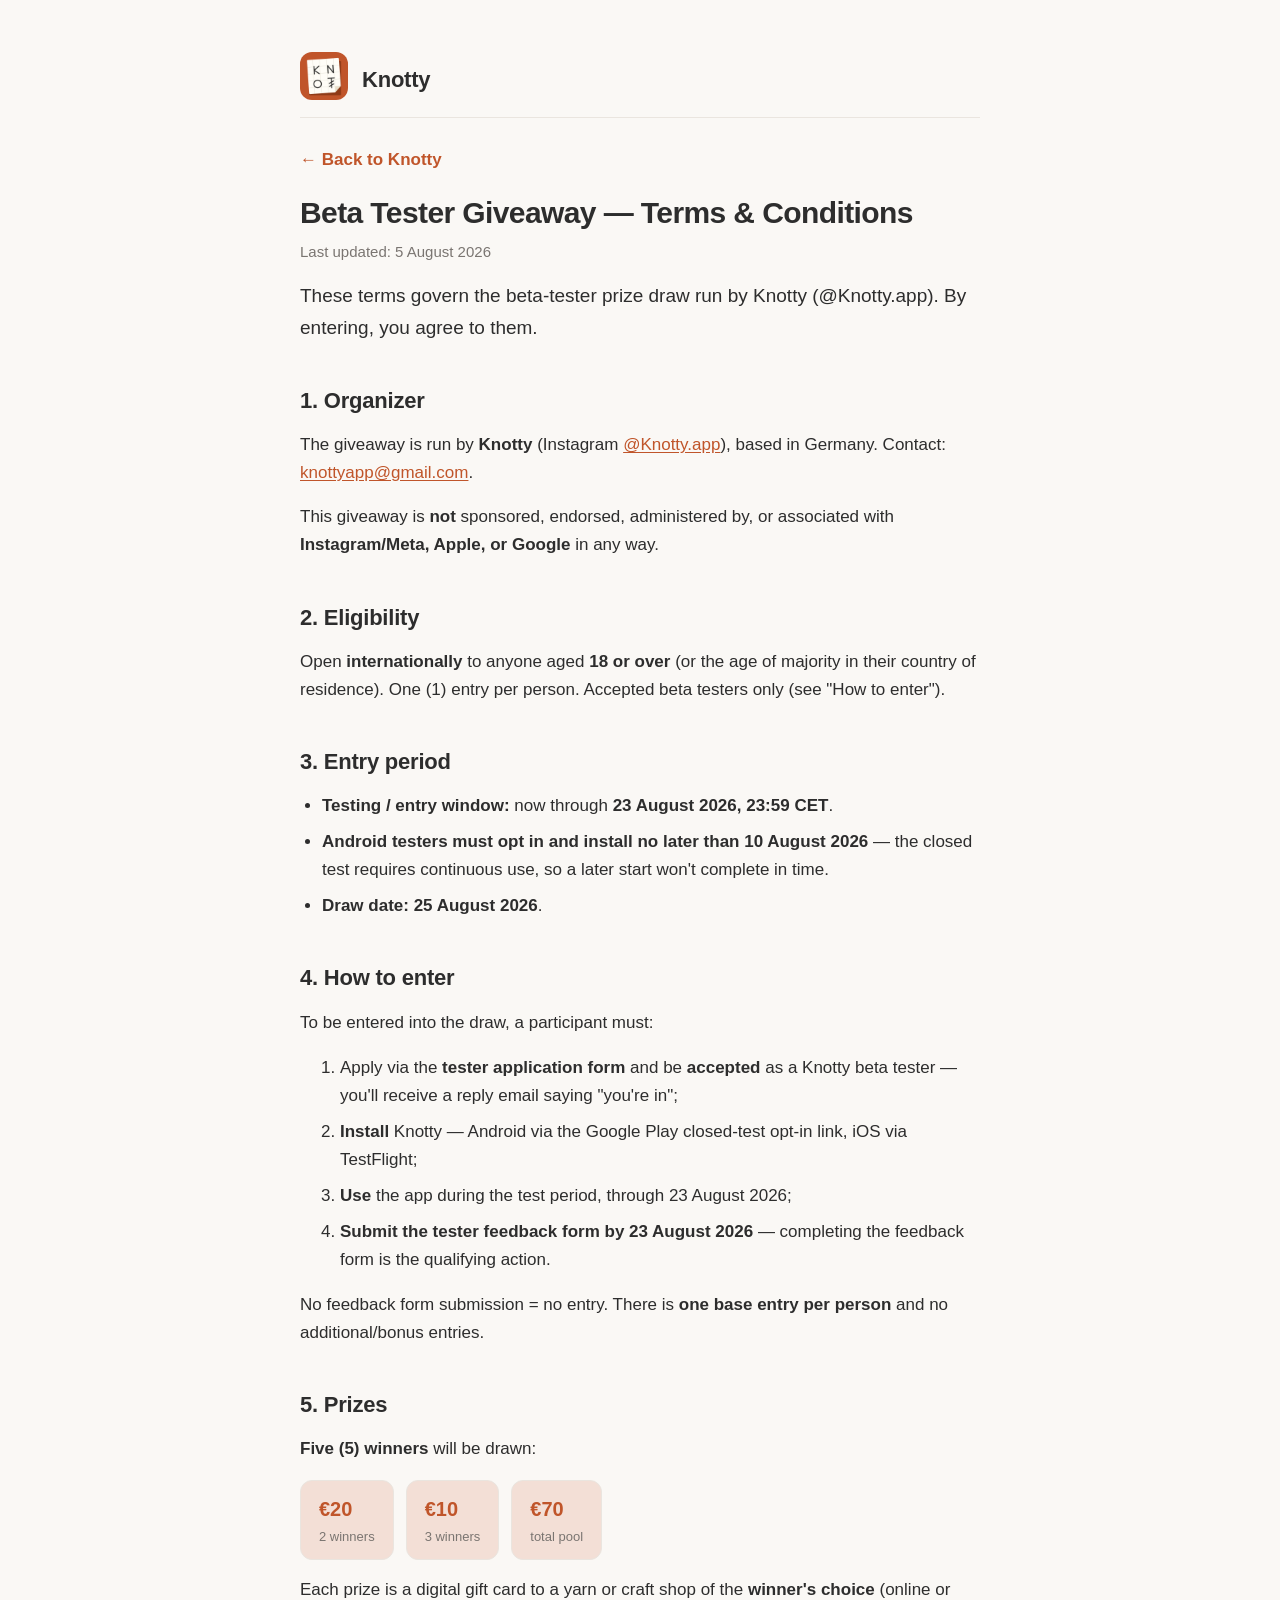
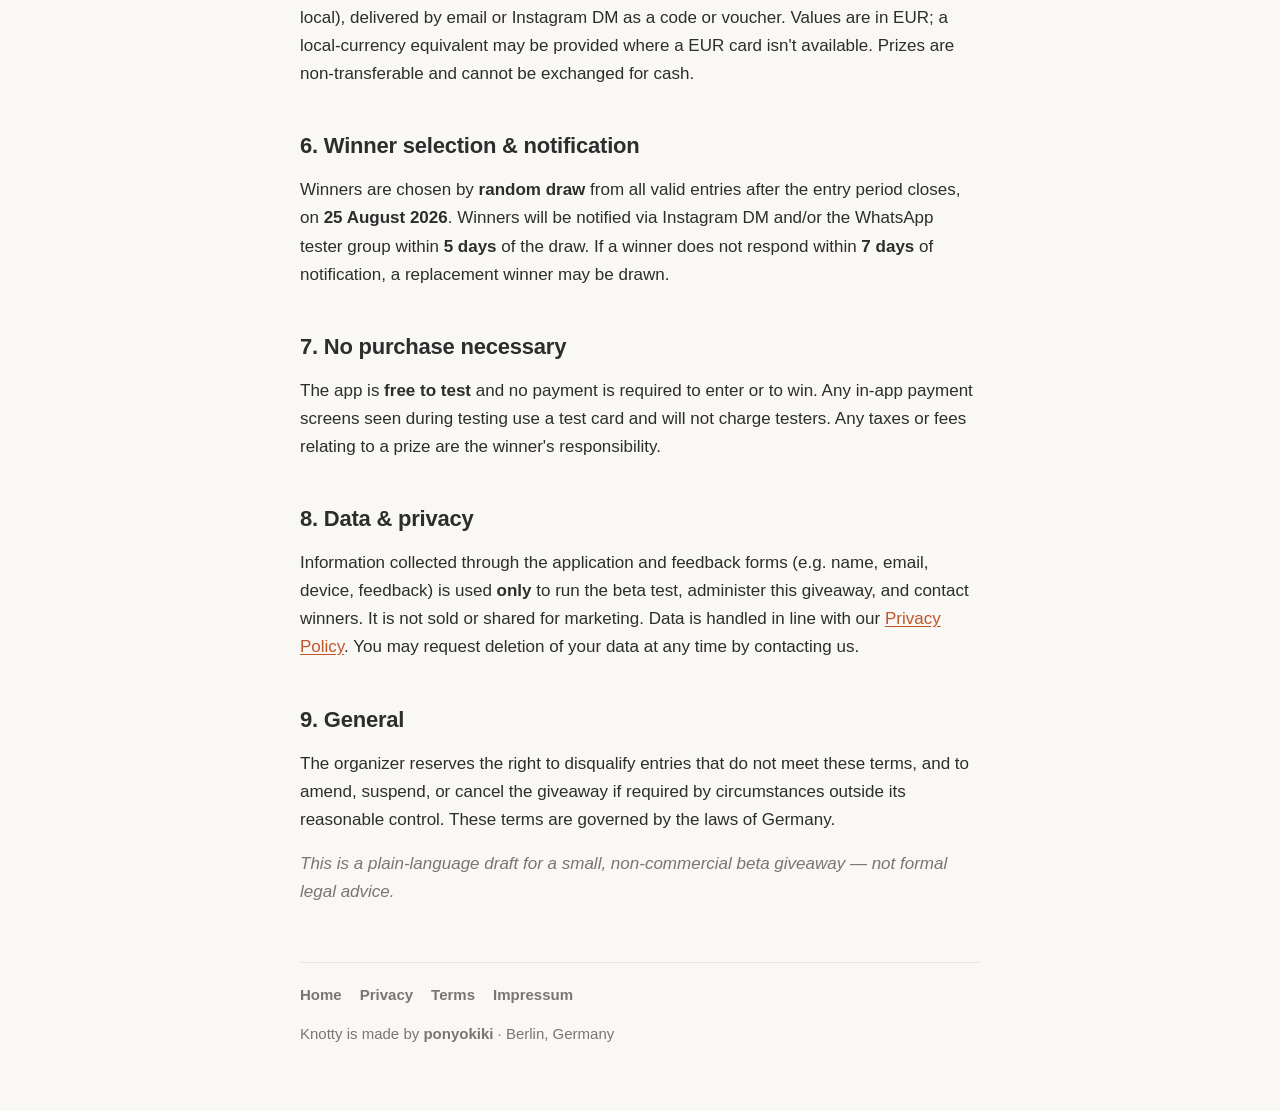
==== beta-testing-reward.html @ 6d056773 "add beta tester giveaway terms page Hosted at knottyapp.github.io/beta-testing-reward.html. Content " ====
<!doctype html>
<html lang="en">
<head>
<meta charset="utf-8">
<meta name="viewport" content="width=device-width, initial-scale=1">
<title>Beta Tester Giveaway — Terms &amp; Conditions — Knotty</title>
<meta name="description" content="Terms &amp; Conditions for the Knotty beta-tester prize draw.">
<link rel="icon" type="image/png" href="icon.png">
<link rel="stylesheet" href="style.css">
<style>
  /* Page-scoped: prize chips. The global .chip is a pill and means something else,
     so this giveaway's prize boxes get their own class to avoid clashing. */
  .prizes { display: flex; gap: 12px; flex-wrap: wrap; margin: 0 0 16px; }
  .prize {
    background: var(--chip);
    border: 1px solid var(--border);
    border-radius: 12px;
    padding: 12px 18px;
  }
  .prize b { display: block; color: var(--primary); font-size: 20px; font-weight: 800; }
  .prize span { display: block; font-size: 13px; color: var(--text-muted); }
</style>
</head>
<body>
<div class="wrap">

  <header class="site-header">
    <a href="index.html"><img src="icon.png" alt="Knotty app icon"></a>
    <a href="index.html" class="brand">Knotty</a>
  </header>

  <a class="backlink" href="index.html">&larr; Back to Knotty</a>

  <h1>Beta Tester Giveaway — Terms &amp; Conditions</h1>
  <p class="effective">Last updated: 5 August 2026</p>
  <p class="lede">These terms govern the beta-tester prize draw run by Knotty (@Knotty.app). By entering, you agree to them.</p>

  <h2>1. Organizer</h2>
  <p>The giveaway is run by <strong>Knotty</strong> (Instagram <a href="https://instagram.com/Knotty.app" rel="noopener" target="_blank">@Knotty.app</a>), based in Germany. Contact: <a href="mailto:knottyapp@gmail.com">knottyapp@gmail.com</a>.</p>
  <p>This giveaway is <strong>not</strong> sponsored, endorsed, administered by, or associated with <strong>Instagram/Meta, Apple, or Google</strong> in any way.</p>

  <h2>2. Eligibility</h2>
  <p>Open <strong>internationally</strong> to anyone aged <strong>18 or over</strong> (or the age of majority in their country of residence). One (1) entry per person. Accepted beta testers only (see "How to enter").</p>

  <h2>3. Entry period</h2>
  <ul>
    <li><strong>Testing / entry window:</strong> now through <strong>23 August 2026, 23:59 CET</strong>.</li>
    <li><strong>Android testers must opt in and install no later than 10 August 2026</strong> — the closed test requires continuous use, so a later start won't complete in time.</li>
    <li><strong>Draw date:</strong> <strong>25 August 2026</strong>.</li>
  </ul>

  <h2>4. How to enter</h2>
  <p>To be entered into the draw, a participant must:</p>
  <ol>
    <li>Apply via the <strong>tester application form</strong> and be <strong>accepted</strong> as a Knotty beta tester — you'll receive a reply email saying "you're in";</li>
    <li><strong>Install</strong> Knotty — Android via the Google Play closed-test opt-in link, iOS via TestFlight;</li>
    <li><strong>Use</strong> the app during the test period, through 23 August 2026;</li>
    <li><strong>Submit the tester feedback form by 23 August 2026</strong> — completing the feedback form is the qualifying action.</li>
  </ol>
  <p>No feedback form submission = no entry. There is <strong>one base entry per person</strong> and no additional/bonus entries.</p>

  <h2>5. Prizes</h2>
  <p><strong>Five (5) winners</strong> will be drawn:</p>
  <div class="prizes">
    <div class="prize"><b>€20</b><span>2 winners</span></div>
    <div class="prize"><b>€10</b><span>3 winners</span></div>
    <div class="prize"><b>€70</b><span>total pool</span></div>
  </div>
  <p>Each prize is a digital gift card to a yarn or craft shop of the <strong>winner's choice</strong> (online or local), delivered by email or Instagram DM as a code or voucher. Values are in EUR; a local-currency equivalent may be provided where a EUR card isn't available. Prizes are non-transferable and cannot be exchanged for cash.</p>

  <h2>6. Winner selection &amp; notification</h2>
  <p>Winners are chosen by <strong>random draw</strong> from all valid entries after the entry period closes, on <strong>25 August 2026</strong>. Winners will be notified via Instagram DM and/or the WhatsApp tester group within <strong>5 days</strong> of the draw. If a winner does not respond within <strong>7 days</strong> of notification, a replacement winner may be drawn.</p>

  <h2>7. No purchase necessary</h2>
  <p>The app is <strong>free to test</strong> and no payment is required to enter or to win. Any in-app payment screens seen during testing use a test card and will not charge testers. Any taxes or fees relating to a prize are the winner's responsibility.</p>

  <h2>8. Data &amp; privacy</h2>
  <p>Information collected through the application and feedback forms (e.g. name, email, device, feedback) is used <strong>only</strong> to run the beta test, administer this giveaway, and contact winners. It is not sold or shared for marketing. Data is handled in line with our <a href="privacy.html">Privacy Policy</a>. You may request deletion of your data at any time by contacting us.</p>

  <h2>9. General</h2>
  <p>The organizer reserves the right to disqualify entries that do not meet these terms, and to amend, suspend, or cancel the giveaway if required by circumstances outside its reasonable control. These terms are governed by the laws of Germany.</p>

  <p class="muted"><em>This is a plain-language draft for a small, non-commercial beta giveaway — not formal legal advice.</em></p>

  <footer class="site-footer">
    <nav>
      <a href="index.html">Home</a>
      <a href="privacy.html">Privacy</a>
      <a href="terms.html">Terms</a>
      <a href="impressum.html">Impressum</a>
    </nav>
    <div>Knotty is made by <strong>ponyokiki</strong> · Berlin, Germany</div>
  </footer>

</div>
</body>
</html>
---- style.css ----
/* Knotty — support & legal site
   Brand tokens mirror the app (src/COLORS.ts). Self-contained, no external fonts:
   a German site hot-linking Google Fonts leaks visitor IPs to Google (GDPR risk),
   so we use a system stack instead. */

:root {
  --bg: #FAF8F5;
  --surface: #FFFFFF;
  --primary: #C0552A;
  --text: #2D2D2D;
  --text-muted: #7A7571;
  --border: #EAE5DF;
  --chip: #F3DFD6;
  --on-primary: #FFFBF7;
  --maxw: 720px;
}

@media (prefers-color-scheme: dark) {
  :root {
    --bg: #1A1A1A;
    --surface: #262626;
    --primary: #E1764B;
    --text: #ECE9E4;
    --text-muted: #9A9590;
    --border: #333333;
    --chip: rgba(225, 118, 75, 0.18);
    --on-primary: #FFFBF7;
  }
}

* { box-sizing: border-box; }

html { -webkit-text-size-adjust: 100%; }

body {
  margin: 0;
  background: var(--bg);
  color: var(--text);
  font-family: "Nunito", -apple-system, BlinkMacSystemFont, "Segoe UI", Roboto,
    "Helvetica Neue", Arial, sans-serif;
  font-size: 17px;
  line-height: 1.65;
  -webkit-font-smoothing: antialiased;
}

.wrap {
  max-width: var(--maxw);
  margin: 0 auto;
  padding: 32px 20px 64px;
}

/* Header / brand */
.site-header {
  display: flex;
  align-items: center;
  gap: 14px;
  padding: 20px 0 8px;
  border-bottom: 1px solid var(--border);
  margin-bottom: 28px;
}
.site-header img {
  width: 48px;
  height: 48px;
  border-radius: 12px;
  flex: none;
}
.site-header .brand {
  font-size: 22px;
  font-weight: 800;
  letter-spacing: -0.01em;
}
.site-header a { text-decoration: none; color: inherit; }

/* Typography */
h1 {
  font-size: 30px;
  font-weight: 800;
  letter-spacing: -0.02em;
  line-height: 1.25;
  margin: 0 0 8px;
}
h2 {
  font-size: 22px;
  font-weight: 800;
  margin: 40px 0 12px;
  letter-spacing: -0.01em;
}
h3 {
  font-size: 18px;
  font-weight: 700;
  margin: 26px 0 8px;
}
p { margin: 0 0 16px; }
ul { margin: 0 0 16px; padding-left: 22px; }
li { margin: 0 0 8px; }
a { color: var(--primary); text-decoration: underline; text-underline-offset: 2px; }
a:hover { text-decoration: none; }
strong { font-weight: 700; }
hr { border: none; border-top: 1px solid var(--border); margin: 32px 0; }

.lede {
  font-size: 19px;
  color: var(--text);
}
.muted { color: var(--text-muted); }
.effective { color: var(--text-muted); font-size: 15px; }

/* Feature cards on the home page */
.feature {
  background: var(--surface);
  border: 1px solid var(--border);
  border-radius: 14px;
  padding: 18px 20px;
  margin: 0 0 14px;
}
.feature h3 { margin-top: 0; }
.feature p:last-child { margin-bottom: 0; }

/* Email / contact chip */
.chip {
  display: inline-block;
  background: var(--chip);
  color: var(--primary);
  font-weight: 700;
  padding: 6px 14px;
  border-radius: 999px;
  text-decoration: none;
}

/* Legal link list */
.legal-links { list-style: none; padding: 0; }
.legal-links li { margin: 0 0 10px; }
.legal-links a { font-weight: 700; }

/* Footer nav — present on every page so the Impressum is always one click away (§5 DDG) */
.site-footer {
  margin-top: 56px;
  padding-top: 20px;
  border-top: 1px solid var(--border);
  color: var(--text-muted);
  font-size: 15px;
}
.site-footer nav {
  display: flex;
  flex-wrap: wrap;
  gap: 8px 18px;
  margin-bottom: 14px;
}
.site-footer nav a { color: var(--text-muted); text-decoration: none; font-weight: 700; }
.site-footer nav a:hover { color: var(--primary); }

/* Back-to-top / home link on subpages */
.backlink {
  display: inline-block;
  margin-bottom: 20px;
  font-weight: 700;
  text-decoration: none;
}
.backlink:hover { text-decoration: underline; }

@media (max-width: 480px) {
  body { font-size: 16px; }
  h1 { font-size: 26px; }
  .wrap { padding: 20px 16px 48px; }
}
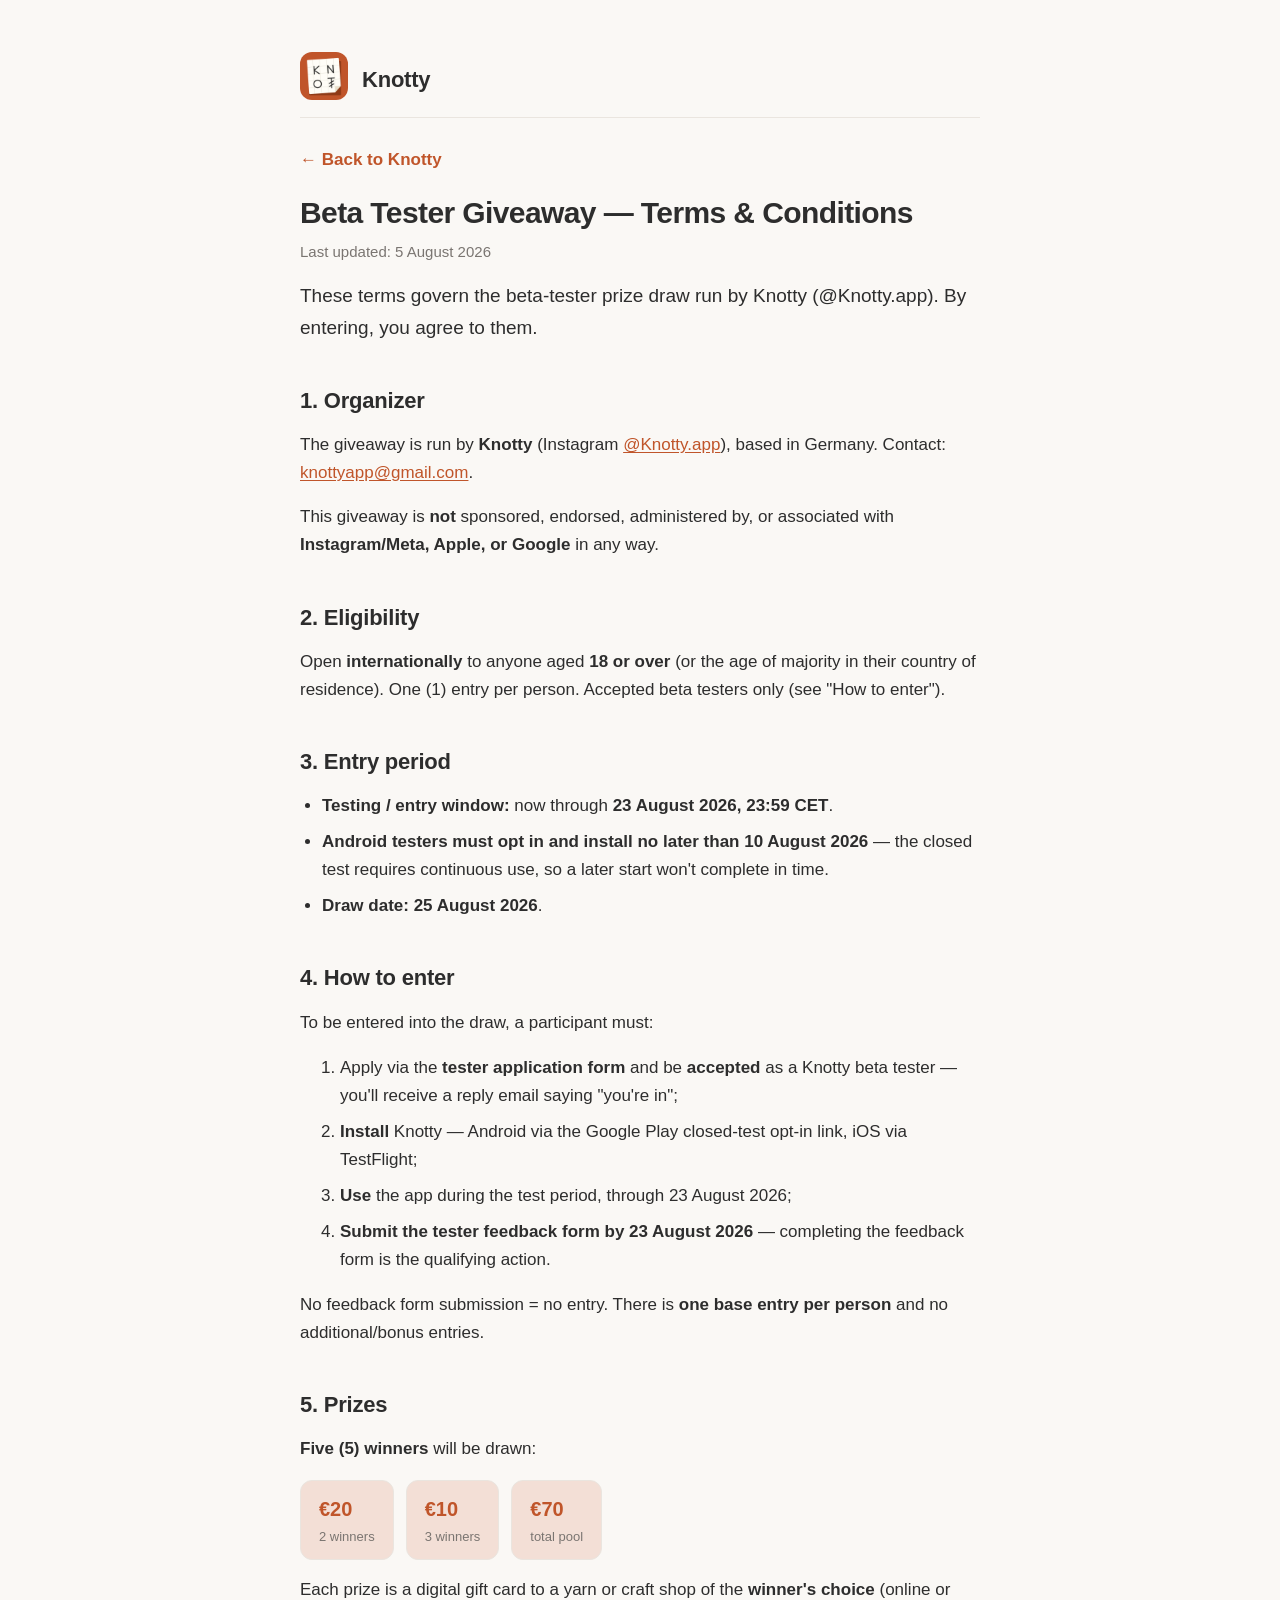
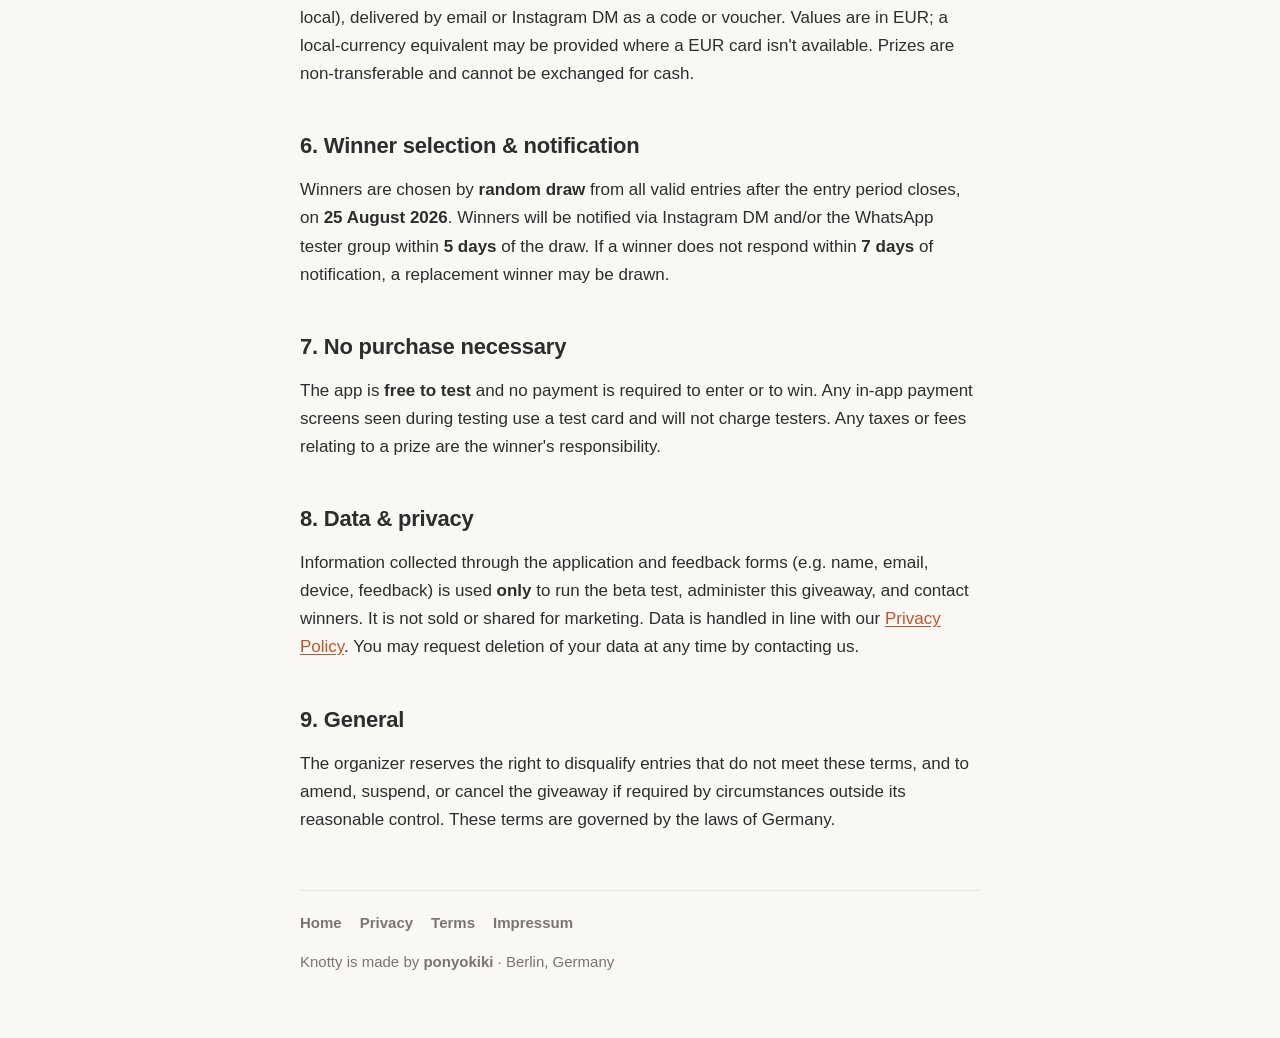
==== commit 0b140396: "remove not-legal-advice disclaimer from giveaway terms Co-Authored-By: Claude Opus 4.8 <noreply@anth" ====
--- a/beta-testing-reward.html
+++ b/beta-testing-reward.html
@@ -80,8 +80,6 @@
   <h2>9. General</h2>
   <p>The organizer reserves the right to disqualify entries that do not meet these terms, and to amend, suspend, or cancel the giveaway if required by circumstances outside its reasonable control. These terms are governed by the laws of Germany.</p>
 
-  <p class="muted"><em>This is a plain-language draft for a small, non-commercial beta giveaway — not formal legal advice.</em></p>
-
   <footer class="site-footer">
     <nav>
       <a href="index.html">Home</a>
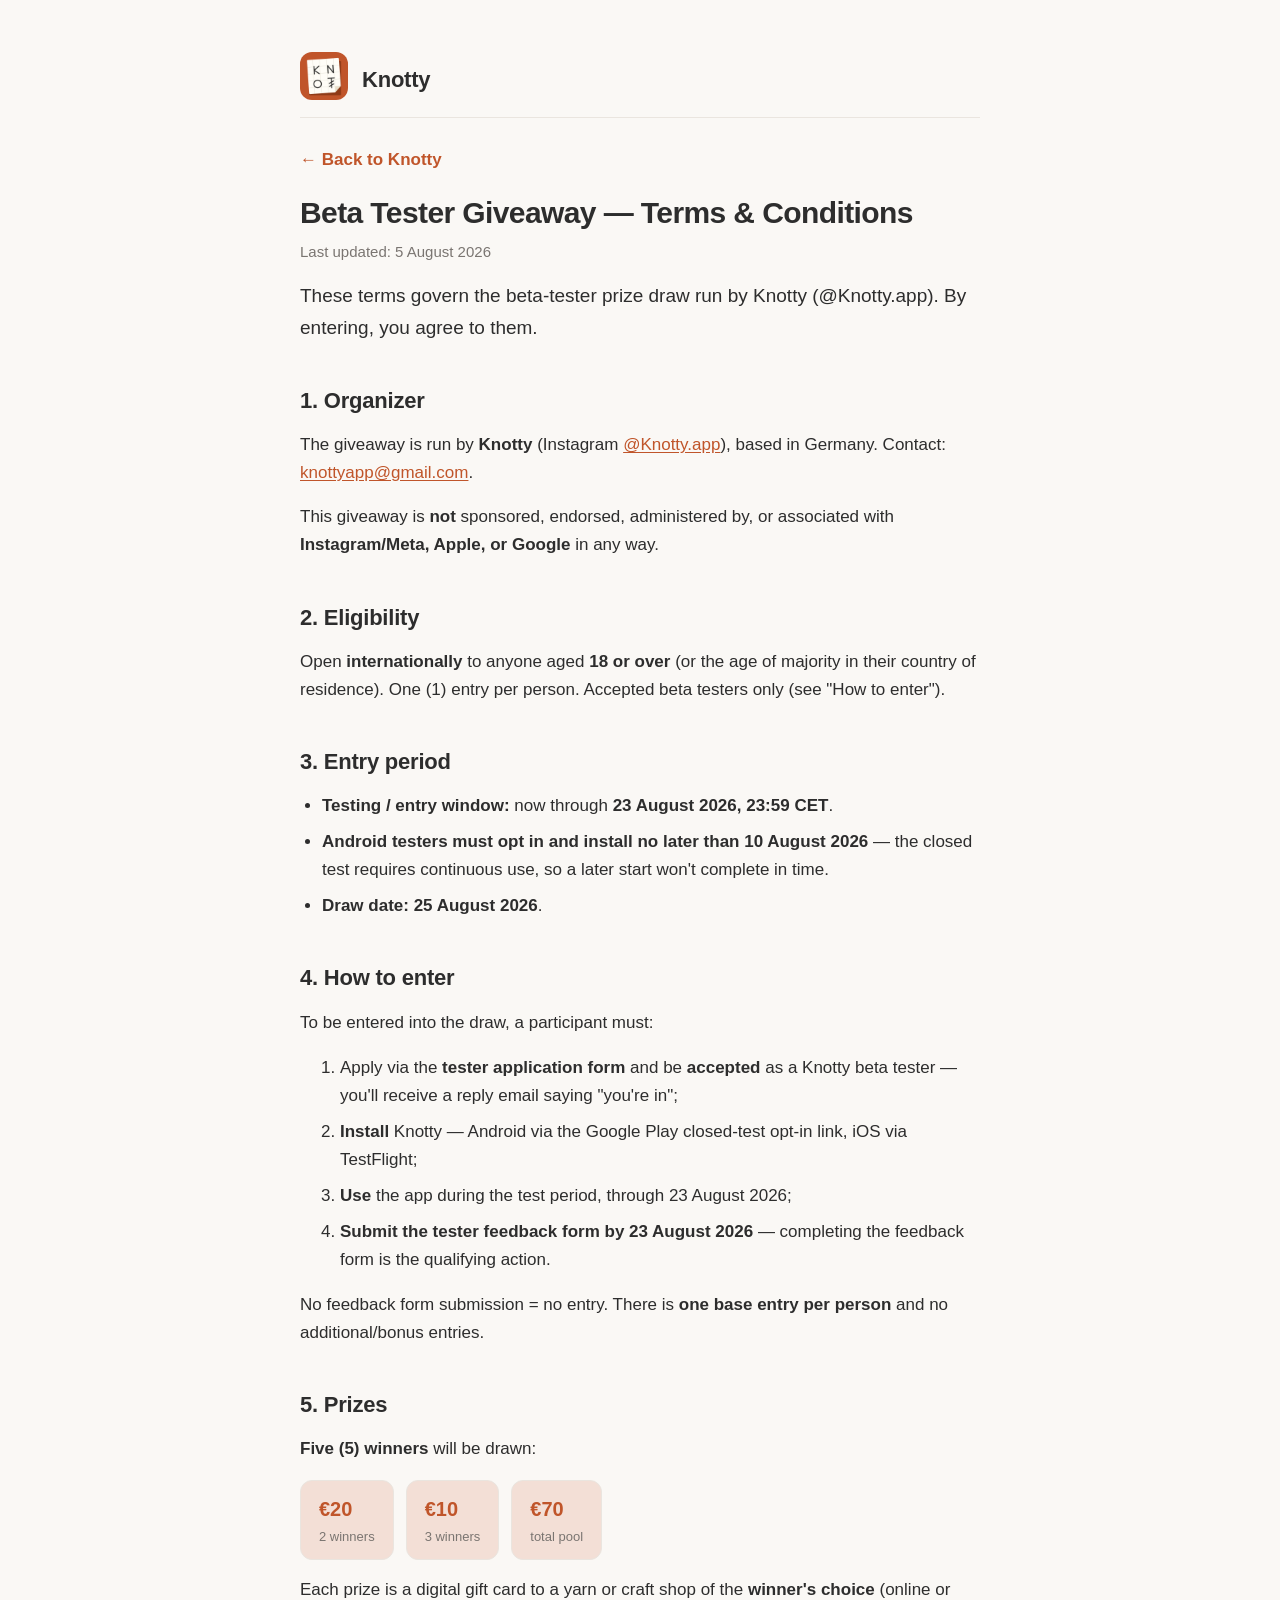
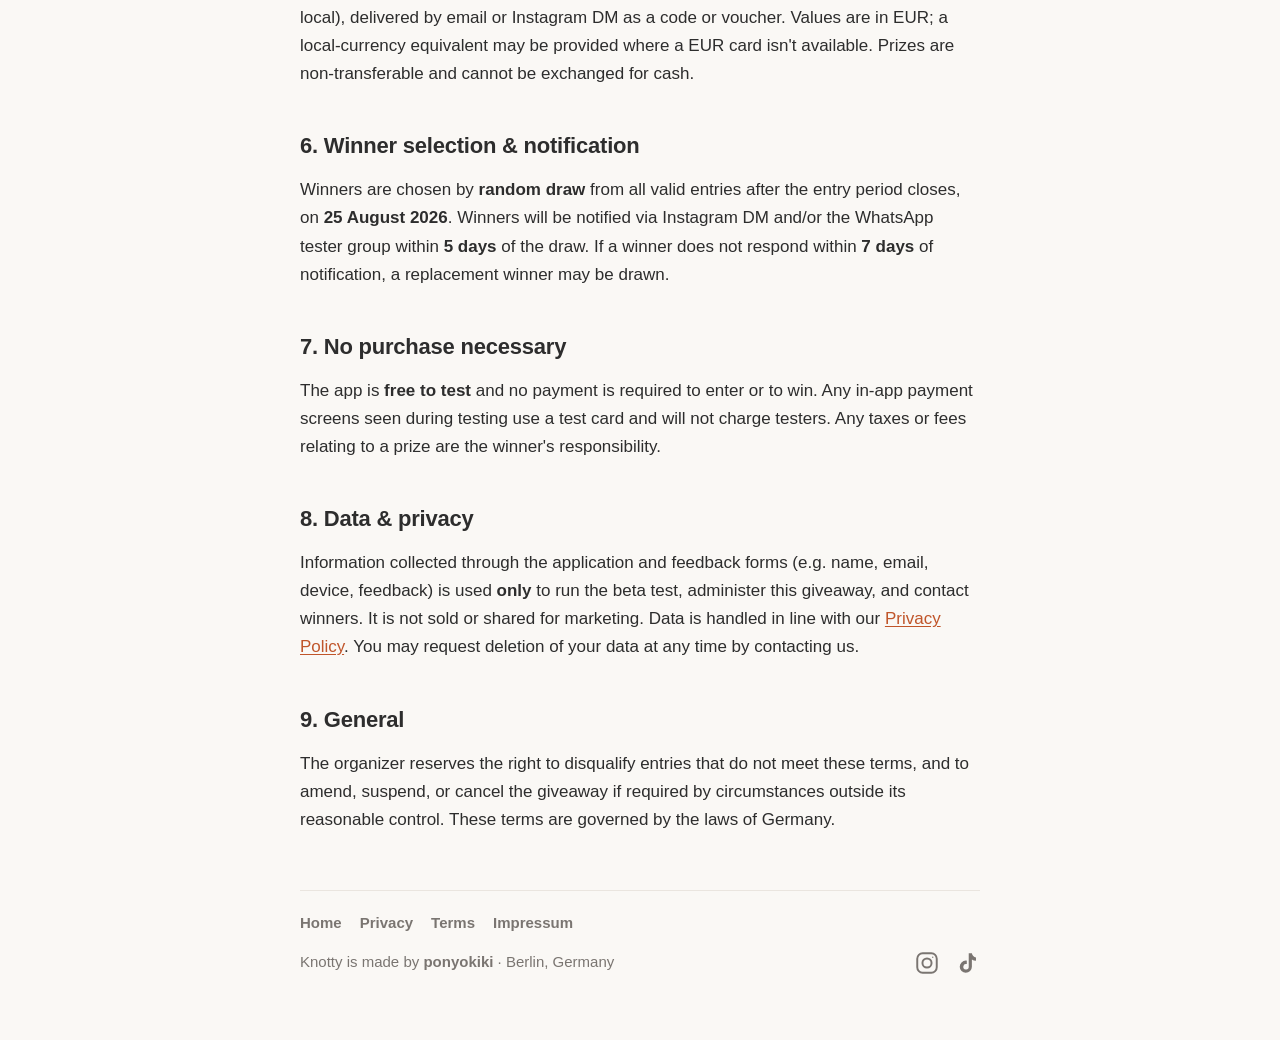
==== commit 8dc759da: "Redesign homepage: hero, feature grid, founder story, FAQ accordion - New hero with store badges, ap" ====
--- a/beta-testing-reward.html
+++ b/beta-testing-reward.html
@@ -87,7 +87,17 @@
       <a href="terms.html">Terms</a>
       <a href="impressum.html">Impressum</a>
     </nav>
-    <div>Knotty is made by <strong>ponyokiki</strong> · Berlin, Germany</div>
+    <div class="site-footer-bottom">
+      <div>Knotty is made by <strong>ponyokiki</strong> · Berlin, Germany</div>
+      <div class="social-links">
+        <a href="https://www.instagram.com/knotty.app" target="_blank" rel="noopener" aria-label="Knotty on Instagram">
+          <svg viewBox="0 0 24 24" fill="none" stroke="currentColor" stroke-width="1.8" stroke-linecap="round" stroke-linejoin="round"><rect x="3" y="3" width="18" height="18" rx="5"/><circle cx="12" cy="12" r="4.2"/><circle cx="17.3" cy="6.7" r="0.6" fill="currentColor" stroke="none"/></svg>
+        </a>
+        <a href="https://www.tiktok.com/@knotty.app" target="_blank" rel="noopener" aria-label="Knotty on TikTok">
+          <svg viewBox="0 0 24 24" fill="currentColor"><path d="M16.5 3c.3 2 1.8 3.6 3.8 3.9v3a7 7 0 0 1-3.8-1.1v6.6a5.6 5.6 0 1 1-5.6-5.6c.3 0 .6 0 .9.1v3.1a2.5 2.5 0 1 0 1.8 2.4V3h2.9Z"/></svg>
+        </a>
+      </div>
+    </div>
   </footer>
 
 </div>
--- a/style.css
+++ b/style.css
@@ -48,6 +48,21 @@
   margin: 0 auto;
   padding: 32px 20px 64px;
 }
+/* The homepage runs wider than the text-heavy legal/support pages so the
+   hero and card grids have room to breathe. */
+.wrap.home { max-width: 1080px; }
+.section-block { margin: 92px 0; }
+
+/* A contained tinted panel for sections that would otherwise sit on the
+   same flat background as their neighbors — breaks up the scroll rhythm
+   without the complexity of a full-viewport bleed. */
+.section-panel {
+  background: var(--surface);
+  border: 1px solid var(--border);
+  border-radius: 20px;
+  padding: 40px 36px;
+}
+.section-panel .steps { margin-bottom: 0; }
 
 /* Header / brand */
 .site-header {
@@ -70,6 +85,106 @@
   letter-spacing: -0.01em;
 }
 .site-header a { text-decoration: none; color: inherit; }
+
+/* Hero */
+.hero {
+  display: grid;
+  grid-template-columns: 1.05fr 1fr;
+  gap: 48px;
+  align-items: center;
+  margin: 20px 0 8px;
+}
+.hero-copy h1 { font-size: 40px; }
+.hero-sub { color: var(--text-muted); font-size: 17px; margin-top: -4px; }
+.hero-note { font-size: 14px; color: var(--text-muted); margin: 14px 0 0; }
+.hero-visual {
+  display: flex;
+  justify-content: center;
+  position: relative;
+}
+.hero-visual::before {
+  content: "";
+  position: absolute;
+  width: 320px;
+  height: 320px;
+  background: var(--primary);
+  opacity: 0.16;
+  filter: blur(70px);
+  border-radius: 50%;
+  z-index: 0;
+}
+
+.hero-phone {
+  position: relative;
+  z-index: 1;
+  width: 280px;
+  max-width: 100%;
+  height: auto;
+  display: block;
+}
+
+@media (max-width: 800px) {
+  .hero { grid-template-columns: 1fr; text-align: center; }
+  .hero-copy { order: 1; }
+  .hero-visual { order: 2; margin-top: 8px; }
+  .store-links { justify-content: center; }
+}
+
+/* Trust / indie-ethos strip — a compact, left-aligned band rather than a
+   centered card, so it reads as a quick aside instead of another feature
+   section. */
+.trust {
+  background: var(--chip);
+  border-radius: 16px;
+  padding: 32px 32px;
+  margin: 92px 0;
+}
+.trust h2 {
+  margin: 0 0 18px;
+  color: var(--primary);
+}
+.trust-row {
+  display: flex;
+  flex-wrap: wrap;
+  gap: 20px 32px;
+}
+.trust-pill {
+  display: flex;
+  gap: 10px;
+  align-items: flex-start;
+  flex: 1 1 220px;
+}
+.trust-pill svg {
+  flex: none;
+  width: 18px;
+  height: 18px;
+  margin-top: 2px;
+  color: var(--primary);
+}
+.trust-pill strong { display: block; font-size: 14.5px; }
+.trust-pill span { font-size: 13.5px; color: var(--text-muted); }
+
+/* Who built this */
+.founder {
+  display: grid;
+  grid-template-columns: 0.85fr 1.15fr;
+  gap: 40px;
+  align-items: center;
+  margin: 92px 0;
+}
+.founder-photo img {
+  width: 100%;
+  display: block;
+  border-radius: 20px;
+  box-shadow: 0 20px 40px -16px rgba(0, 0, 0, 0.3);
+}
+.founder-copy h2 { margin-top: 0; }
+.founder-copy p { margin: 0 0 14px; }
+.founder-copy p:last-child { margin-bottom: 0; }
+@media (max-width: 760px) {
+  .founder { grid-template-columns: 1fr; }
+  .founder-photo { order: -1; }
+}
 
 /* Typography */
 h1 {
@@ -105,16 +220,91 @@
 .muted { color: var(--text-muted); }
 .effective { color: var(--text-muted); font-size: 15px; }
 
-/* Feature cards on the home page */
-.feature {
+/* Store download badges */
+.store-links {
+  display: flex;
+  flex-wrap: wrap;
+  align-items: center;
+  gap: 12px;
+  margin: 20px 0 4px;
+}
+.store-links a {
+  display: inline-flex;
+  line-height: 0;
+  border-radius: 12px;
+  transition: opacity 0.15s ease, transform 0.15s ease;
+}
+.store-links a:hover { opacity: 0.85; }
+.store-badge {
+  width: 168px;
+  height: 54px;
+  object-fit: contain;
+  display: block;
+  border-radius: 12px;
+}
+
+/* How it works steps */
+.steps {
+  display: grid;
+  grid-template-columns: repeat(3, 1fr);
+  gap: 14px;
+  margin: 0 0 32px;
+}
+.step {
   background: var(--surface);
   border: 1px solid var(--border);
   border-radius: 14px;
   padding: 18px 20px;
-  margin: 0 0 14px;
-}
-.feature h3 { margin-top: 0; }
-.feature p:last-child { margin-bottom: 0; }
+}
+.step-num {
+  display: inline-flex;
+  align-items: center;
+  justify-content: center;
+  width: 26px;
+  height: 26px;
+  border-radius: 999px;
+  background: var(--chip);
+  color: var(--primary);
+  font-weight: 800;
+  font-size: 13px;
+  margin-bottom: 10px;
+}
+.step h3 { margin: 0 0 6px; }
+.step p { margin: 0; font-size: 15px; color: var(--text-muted); }
+@media (max-width: 640px) {
+  .steps { grid-template-columns: 1fr; }
+}
+
+/* Feature grid on the home page */
+.feature-grid {
+  display: grid;
+  grid-template-columns: repeat(2, 1fr);
+  gap: 16px;
+  margin: 0 0 8px;
+}
+.feature-card {
+  background: var(--surface);
+  border: 1px solid var(--border);
+  border-radius: 16px;
+  padding: 22px 24px;
+}
+.feature-icon {
+  display: inline-flex;
+  align-items: center;
+  justify-content: center;
+  width: 44px;
+  height: 44px;
+  border-radius: 12px;
+  background: var(--chip);
+  color: var(--primary);
+  margin-bottom: 14px;
+}
+.feature-icon svg { width: 22px; height: 22px; }
+.feature-card h3 { margin: 0 0 8px; font-size: 17px; }
+.feature-card p { margin: 0; font-size: 15px; color: var(--text-muted); }
+@media (max-width: 720px) {
+  .feature-grid { grid-template-columns: 1fr; }
+}
 
 /* Email / contact chip */
 .chip {
@@ -126,6 +316,45 @@
   border-radius: 999px;
   text-decoration: none;
 }
+
+/* FAQ accordion */
+.faq-list { margin: 0 0 8px; }
+.faq-item { border-bottom: 1px solid var(--border); }
+.faq-item:first-child { border-top: 1px solid var(--border); }
+.faq-question {
+  width: 100%;
+  display: flex;
+  align-items: center;
+  justify-content: space-between;
+  gap: 16px;
+  background: none;
+  border: none;
+  padding: 18px 2px;
+  margin: 0;
+  font: inherit;
+  font-weight: 700;
+  font-size: 16px;
+  color: var(--text);
+  text-align: left;
+  cursor: pointer;
+}
+.faq-chevron {
+  flex: none;
+  width: 18px;
+  height: 18px;
+  color: var(--primary);
+  transition: transform 0.25s ease;
+}
+.faq-item.open .faq-chevron { transform: rotate(90deg); }
+.faq-answer {
+  display: grid;
+  grid-template-rows: 0fr;
+  transition: grid-template-rows 0.3s ease;
+}
+.faq-item.open .faq-answer { grid-template-rows: 1fr; }
+.faq-answer-inner { overflow: hidden; }
+.faq-answer-inner p { font-size: 15px; color: var(--text-muted); margin: 0 2px 14px; }
+.faq-answer-inner p:last-child { margin-bottom: 20px; }
 
 /* Legal link list */
 .legal-links { list-style: none; padding: 0; }
@@ -148,6 +377,17 @@
 }
 .site-footer nav a { color: var(--text-muted); text-decoration: none; font-weight: 700; }
 .site-footer nav a:hover { color: var(--primary); }
+.site-footer-bottom {
+  display: flex;
+  align-items: center;
+  justify-content: space-between;
+  flex-wrap: wrap;
+  gap: 10px 16px;
+}
+.social-links { display: flex; gap: 14px; }
+.social-links a { color: var(--text-muted); display: inline-flex; }
+.social-links a:hover { color: var(--primary); }
+.social-links svg { width: 26px; height: 26px; }
 
 /* Back-to-top / home link on subpages */
 .backlink {
@@ -161,5 +401,9 @@
 @media (max-width: 480px) {
   body { font-size: 16px; }
   h1 { font-size: 26px; }
+  .hero-copy h1 { font-size: 28px; }
   .wrap { padding: 20px 16px 48px; }
-}
+  .trust { padding: 28px 20px; }
+  .section-panel { padding: 28px 20px; }
+  .section-block, .trust, .founder { margin: 64px 0; }
+}
